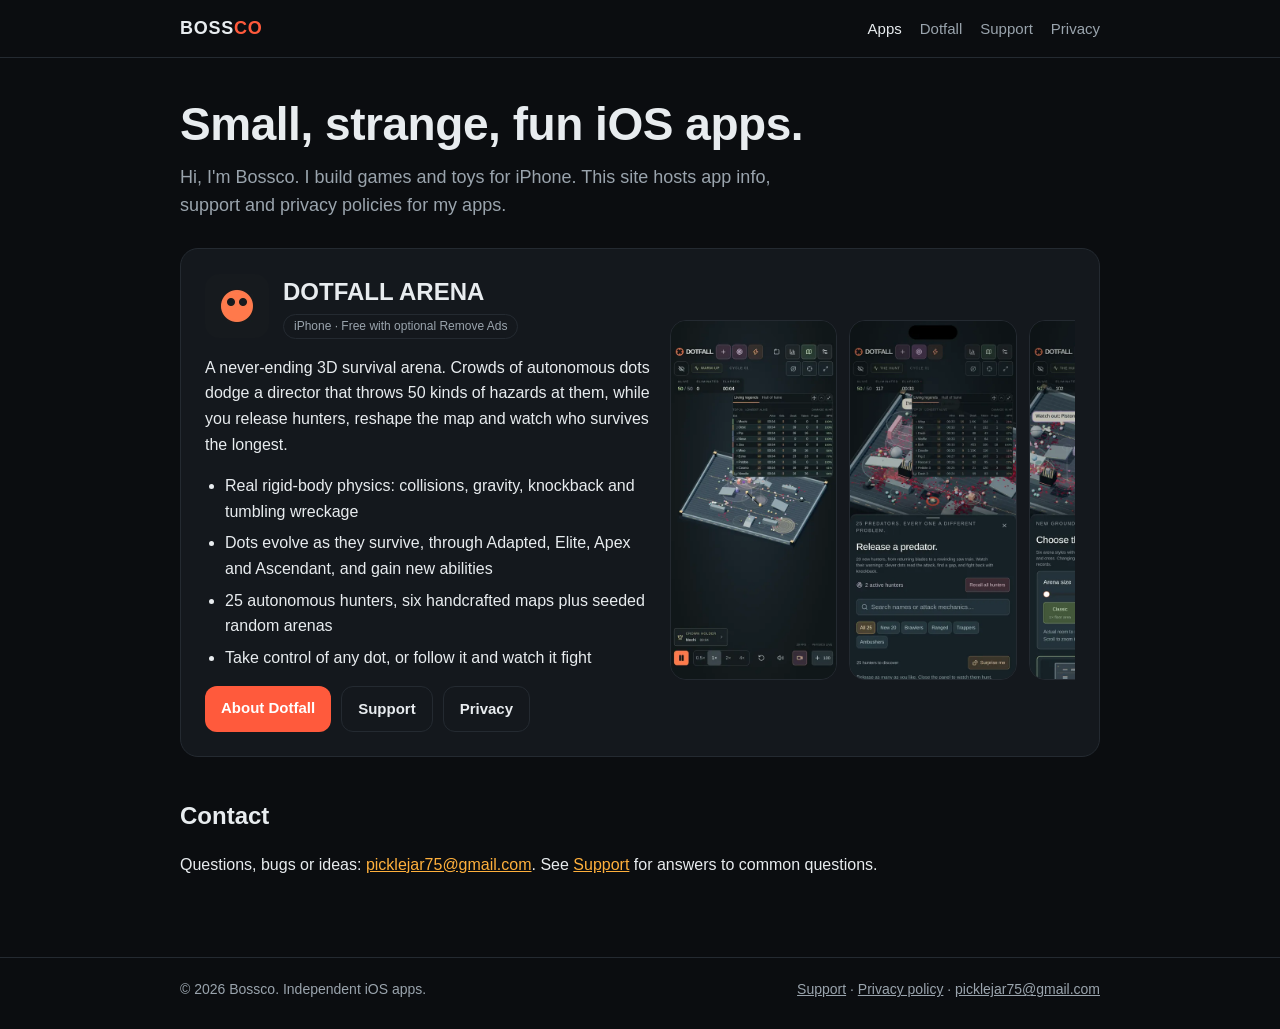
==== index.html @ 74d68574 "Developer site: home, Dotfall, privacy policy, support, app-ads.txt placeholder, 404" ====
<!doctype html>
<html lang="en">
<head>
<meta charset="utf-8">
<meta name="viewport" content="width=device-width,initial-scale=1">
<title>Bossco · iOS apps</title>
<meta name="description" content="Bossco makes small, strange, fun iOS apps, starting with DOTFALL ARENA, a physics survival arena full of autonomous dots.">
<meta name="theme-color" content="#0b0d10">
<link rel="icon" href="/favicon.png" type="image/png">
<link rel="apple-touch-icon" href="/apple-touch-icon.png">
<link rel="stylesheet" href="/style.css">
</head>
<body>
<header class="site"><div class="wrap">
<a class="brand" href="/">BOSS<span>CO</span></a>
<nav><a href="/" aria-current="page">Apps</a><a href="/dotfall/">Dotfall</a><a href="/support/">Support</a><a href="/privacy/">Privacy</a></nav>
</div></header>
<main><div class="wrap">
<h1>Small, strange, fun iOS apps.</h1>
<p class="lead">Hi, I'm Bossco. I build games and toys for iPhone. This site hosts app info, support and privacy policies for my apps.</p>

<section class="card" aria-labelledby="dotfall-h">
<div>
<div class="app-head"><img src="/img/dotfall-icon.webp" alt="" width="64" height="64"><div><h2 id="dotfall-h">DOTFALL ARENA</h2><span class="tag">iPhone · Free with optional Remove Ads</span></div></div>
<p>A never-ending 3D survival arena. Crowds of autonomous dots dodge a director that throws 50 kinds of hazards at them, while you release hunters, reshape the map and watch who survives the longest.</p>
<ul class="features">
<li>Real rigid-body physics: collisions, gravity, knockback and tumbling wreckage</li>
<li>Dots evolve as they survive, through Adapted, Elite, Apex and Ascendant, and gain new abilities</li>
<li>25 autonomous hunters, six handcrafted maps plus seeded random arenas</li>
<li>Take control of any dot, or follow it and watch it fight</li>
</ul>
<div class="btns"><a class="btn" href="/dotfall/">About Dotfall</a><a class="btn ghost" href="/support/">Support</a><a class="btn ghost" href="/privacy/">Privacy</a></div>
</div>
<div class="shots">
<img src="/img/arena-portrait.webp" alt="Dotfall arena with the live survival board" width="420" height="910" loading="lazy">
<img src="/img/hunters.webp" alt="Choosing a predator to release" width="420" height="910" loading="lazy">
<img src="/img/maps.webp" alt="Choosing a map" width="420" height="910" loading="lazy">
</div>
</section>

<h2>Contact</h2>
<p>Questions, bugs or ideas: <a href="mailto:picklejar75@gmail.com">picklejar75@gmail.com</a>. See <a href="/support/">Support</a> for answers to common questions.</p>
</div></main>
<footer class="site"><div class="wrap">
<span>&copy; 2026 Bossco. Independent iOS apps.</span>
<span><a href="/support/">Support</a> · <a href="/privacy/">Privacy policy</a> · <a href="mailto:picklejar75@gmail.com">picklejar75@gmail.com</a></span>
</div></footer>
</body>
</html>
---- style.css ----
:root{--bg:#0b0d10;--panel:#14181d;--line:#242a31;--text:#e8ecef;--muted:#9aa4ad;--accent:#ff5a3c;--accent2:#ffb03c}
*{box-sizing:border-box}
html{-webkit-text-size-adjust:100%}
body{margin:0;background:var(--bg);color:var(--text);font:16px/1.6 -apple-system,BlinkMacSystemFont,"Segoe UI",Roboto,Helvetica,Arial,sans-serif}
a{color:var(--accent2)}
a:hover{color:#ffd08a}
.wrap{max-width:960px;margin:0 auto;padding:0 20px}
header.site{border-bottom:1px solid var(--line)}
header.site .wrap{display:flex;align-items:center;justify-content:space-between;gap:16px;padding-top:14px;padding-bottom:14px;flex-wrap:wrap}
.brand{font-weight:800;letter-spacing:.04em;color:var(--text);text-decoration:none;font-size:18px}
.brand span{color:var(--accent)}
nav a{color:var(--muted);text-decoration:none;margin-left:18px;font-size:15px}
nav a:hover,nav a[aria-current]{color:var(--text)}
main{padding:40px 0 64px}
h1{font-size:clamp(30px,5vw,46px);line-height:1.15;margin:0 0 12px;letter-spacing:-.01em}
h2{font-size:24px;margin:40px 0 12px}
h3{font-size:18px;margin:24px 0 6px}
.lead{font-size:18px;color:var(--muted);max-width:640px;margin:0 0 28px}
.card{background:var(--panel);border:1px solid var(--line);border-radius:18px;padding:24px;display:grid;grid-template-columns:1fr;gap:20px;margin-top:20px}
@media(min-width:760px){.card{grid-template-columns:1.1fr 1fr;align-items:center}}
.app-head{display:flex;align-items:center;gap:14px;margin-bottom:10px}
.app-head img{width:64px;height:64px;border-radius:14px}
.app-head h2{margin:0;font-size:24px}
.tag{display:inline-block;font-size:12px;color:var(--muted);border:1px solid var(--line);border-radius:99px;padding:2px 10px}
.btns{display:flex;gap:10px;flex-wrap:wrap;margin-top:16px}
.btn{display:inline-block;padding:10px 16px;border-radius:12px;background:var(--accent);color:#fff;text-decoration:none;font-weight:600;font-size:15px}
.btn.ghost{background:transparent;border:1px solid var(--line);color:var(--text)}
.btn:hover{filter:brightness(1.1);color:#fff}
.shots{display:flex;gap:12px;overflow-x:auto;padding-bottom:6px;scroll-snap-type:x mandatory}
.shots img{height:360px;width:auto;border-radius:16px;border:1px solid var(--line);scroll-snap-align:start;flex:none}
.shots.wide img{height:260px}
ul.features{padding-left:20px;margin:8px 0}
ul.features li{margin:6px 0}
.muted{color:var(--muted)}
.prose{max-width:720px}
.prose h2{font-size:20px;margin-top:32px}
details{background:var(--panel);border:1px solid var(--line);border-radius:12px;padding:12px 16px;margin:10px 0}
summary{cursor:pointer;font-weight:600}
footer.site{border-top:1px solid var(--line);color:var(--muted);font-size:14px}
footer.site .wrap{padding-top:20px;padding-bottom:28px;display:flex;justify-content:space-between;flex-wrap:wrap;gap:10px}
footer.site a{color:var(--muted)}
@media(max-width:480px){nav a{margin-left:12px;font-size:14px}.shots img{height:300px}}
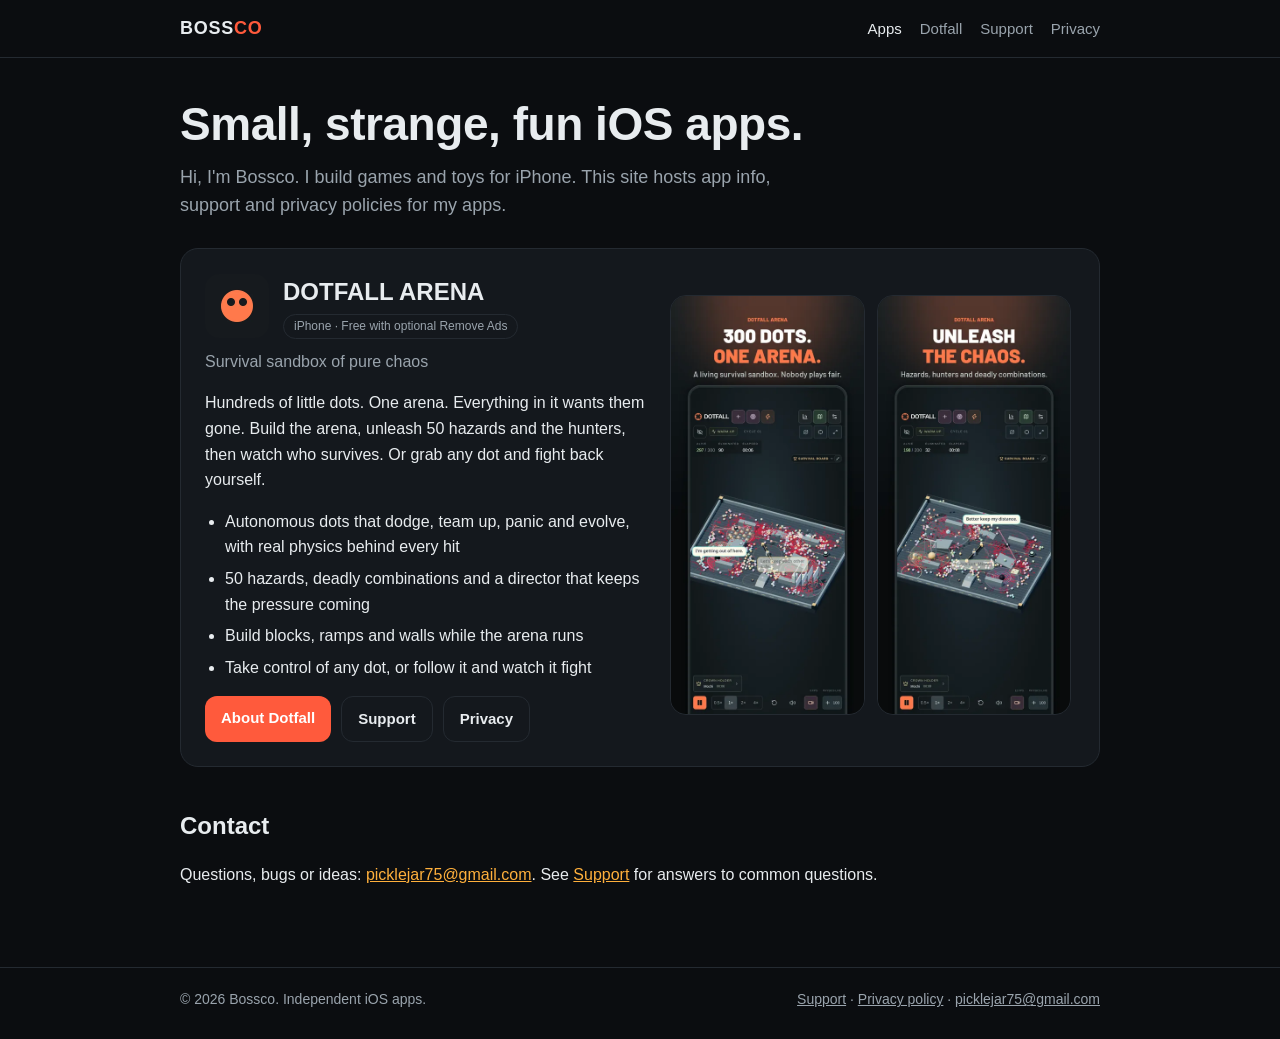
==== commit b727ea89: "Use App Store screenshots and listing copy; privacy/support aligned with ASC drafts" ====
--- a/index.html
+++ b/index.html
@@ -22,19 +22,20 @@
 <section class="card" aria-labelledby="dotfall-h">
 <div>
 <div class="app-head"><img src="/img/dotfall-icon.webp" alt="" width="64" height="64"><div><h2 id="dotfall-h">DOTFALL ARENA</h2><span class="tag">iPhone · Free with optional Remove Ads</span></div></div>
-<p>A never-ending 3D survival arena. Crowds of autonomous dots dodge a director that throws 50 kinds of hazards at them, while you release hunters, reshape the map and watch who survives the longest.</p>
+<p class="muted" style="margin:0 0 8px">Survival sandbox of pure chaos</p>
+<p>Hundreds of little dots. One arena. Everything in it wants them gone. Build the arena, unleash 50 hazards and the hunters, then watch who survives. Or grab any dot and fight back yourself.</p>
 <ul class="features">
-<li>Real rigid-body physics: collisions, gravity, knockback and tumbling wreckage</li>
-<li>Dots evolve as they survive, through Adapted, Elite, Apex and Ascendant, and gain new abilities</li>
-<li>25 autonomous hunters, six handcrafted maps plus seeded random arenas</li>
+<li>Autonomous dots that dodge, team up, panic and evolve, with real physics behind every hit</li>
+<li>50 hazards, deadly combinations and a director that keeps the pressure coming</li>
+<li>Build blocks, ramps and walls while the arena runs</li>
 <li>Take control of any dot, or follow it and watch it fight</li>
 </ul>
 <div class="btns"><a class="btn" href="/dotfall/">About Dotfall</a><a class="btn ghost" href="/support/">Support</a><a class="btn ghost" href="/privacy/">Privacy</a></div>
 </div>
 <div class="shots">
-<img src="/img/arena-portrait.webp" alt="Dotfall arena with the live survival board" width="420" height="910" loading="lazy">
-<img src="/img/hunters.webp" alt="Choosing a predator to release" width="420" height="910" loading="lazy">
-<img src="/img/maps.webp" alt="Choosing a map" width="420" height="910" loading="lazy">
+<img src="/img/01-arena.webp" alt="300 dots, one arena" width="440" height="956" loading="lazy">
+<img src="/img/02-hazards.webp" alt="Unleash the chaos: hazards, hunters and combinations" width="440" height="956" loading="lazy">
+<img src="/img/03-pilot.webp" alt="Take control of any dot" width="440" height="956" loading="lazy">
 </div>
 </section>
 
--- a/style.css
+++ b/style.css
@@ -27,7 +27,7 @@
 .btn.ghost{background:transparent;border:1px solid var(--line);color:var(--text)}
 .btn:hover{filter:brightness(1.1);color:#fff}
 .shots{display:flex;gap:12px;overflow-x:auto;padding-bottom:6px;scroll-snap-type:x mandatory}
-.shots img{height:360px;width:auto;border-radius:16px;border:1px solid var(--line);scroll-snap-align:start;flex:none}
+.shots img{height:420px;width:auto;border-radius:16px;border:1px solid var(--line);scroll-snap-align:start;flex:none}
 .shots.wide img{height:260px}
 ul.features{padding-left:20px;margin:8px 0}
 ul.features li{margin:6px 0}
@@ -39,4 +39,4 @@
 footer.site{border-top:1px solid var(--line);color:var(--muted);font-size:14px}
 footer.site .wrap{padding-top:20px;padding-bottom:28px;display:flex;justify-content:space-between;flex-wrap:wrap;gap:10px}
 footer.site a{color:var(--muted)}
-@media(max-width:480px){nav a{margin-left:12px;font-size:14px}.shots img{height:300px}}
+@media(max-width:480px){nav a{margin-left:12px;font-size:14px}.shots img{height:340px}}
